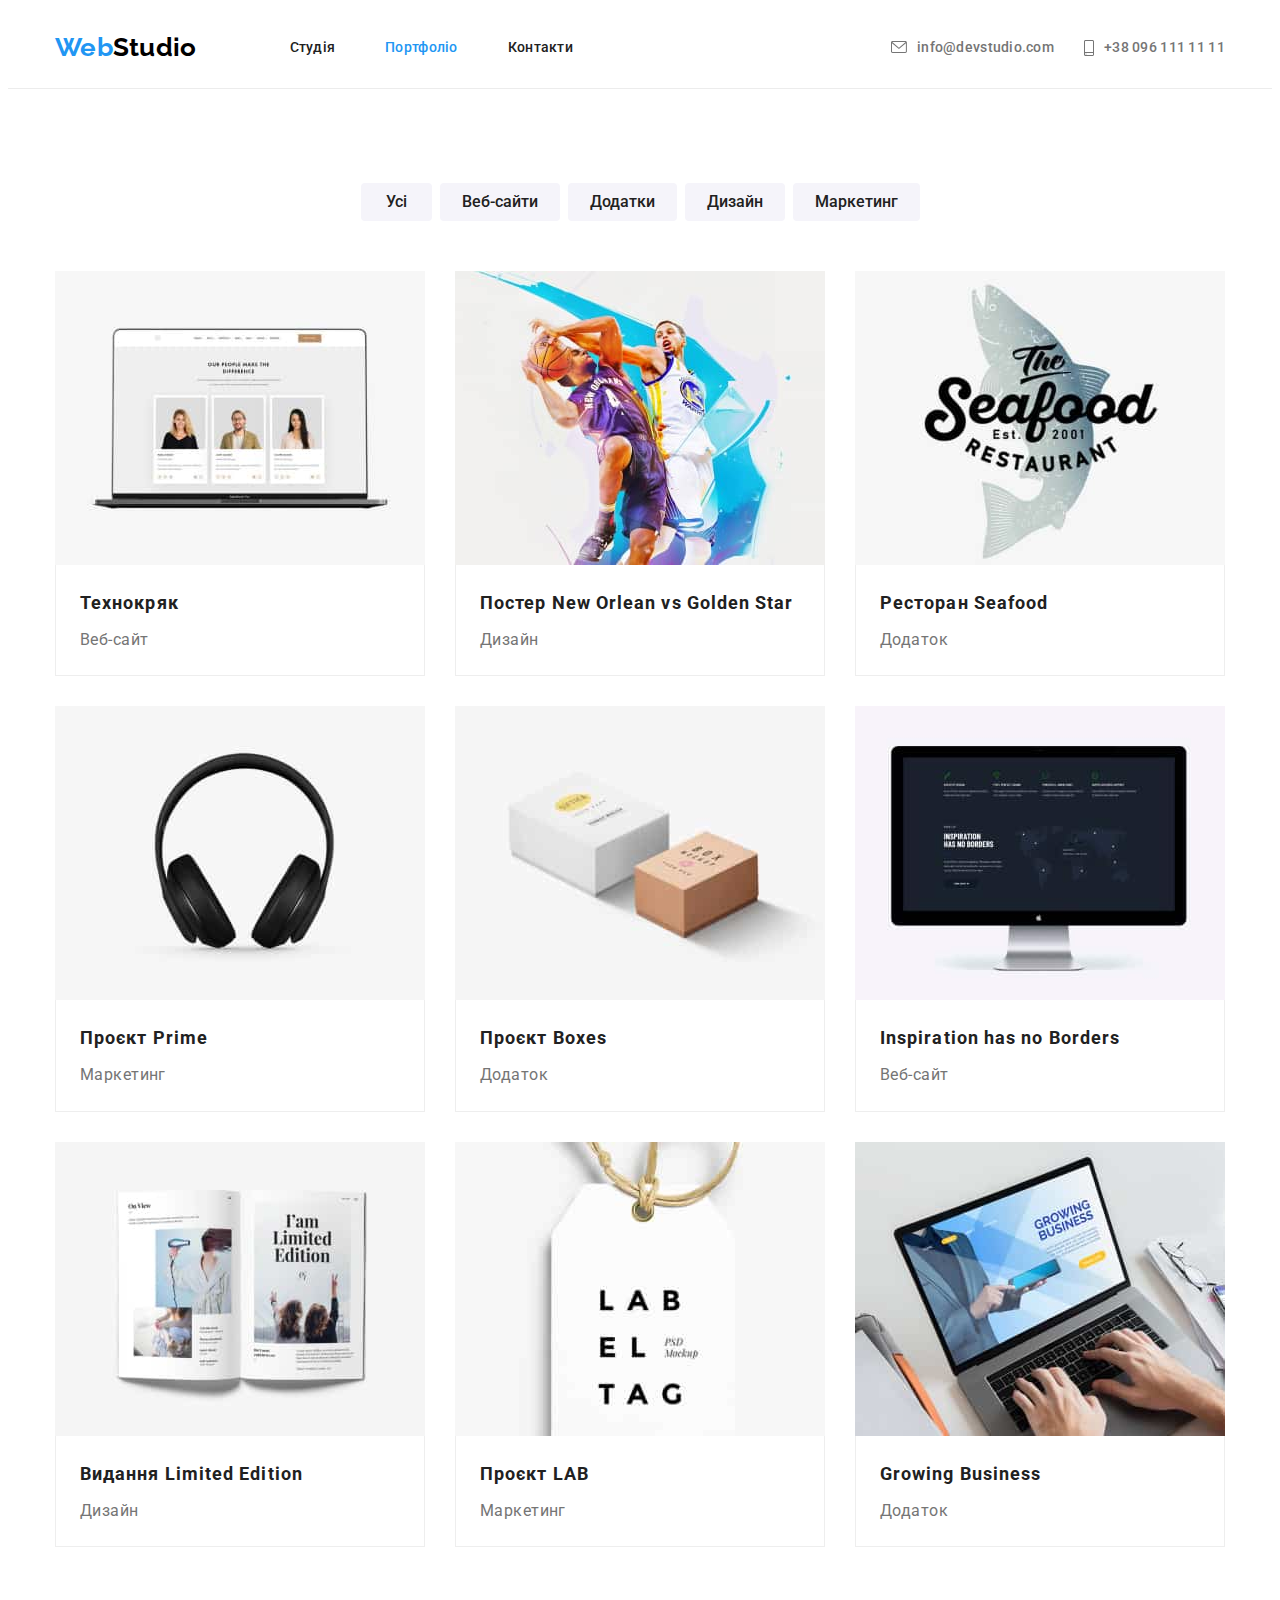
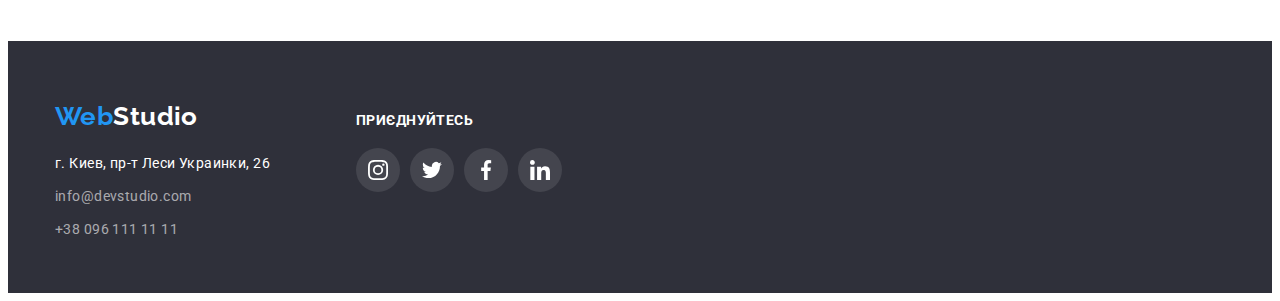
==== portfolio.html @ 735a3ea4 "подготовка к работе" ====
<!DOCTYPE html>
<html lang="uk">

<head>
    <meta charset="UTF-8">
    <meta http-equiv="X-UA-Compatible" content="IE=edge">
    <meta name="viewport" content="width=device-width, initial-scale=1.0">
    <title>WebStudio</title>
    <link
        href="https://fonts.googleapis.com/css2?family=Raleway:wght@700&family=Roboto:wght@400;500;700;900&display=swap"
        rel="stylesheet">
    <link rel="stylesheet" href="https://cdnjs.cloudflare.com/ajax/libs/modern-normalize/1.1.0/modern-normalize.min.css"
        integrity="sha512-wpPYUAdjBVSE4KJnH1VR1HeZfpl1ub8YT/NKx4PuQ5NmX2tKuGu6U/JRp5y+Y8XG2tV+wKQpNHVUX03MfMFn9Q=="
        crossorigin="anonymous" referrerpolicy="no-referrer" />
    <link rel="stylesheet" href="./css/styles.css">
    <link rel="stylesheet" href="./css/portfolio.css">

</head>

<body>
    <header>
        <div class="header container">
            <a href="./index.html" class="logo">Web<span>Studio</span></a>
            <nav>
                <ul class="header-nav">
                    <li class="item"><a href="./index.html" class="header-nav_color link">Студія</a></li>
                    <li class="item"><a href="portfolio.html" class="link current">Портфоліо</a></li>
                    <li class="item"><a href="#" class="link">Контакти</a></li>
                </ul>
            </nav>
            <ul class="header-connect">
                <li class="item">
                    <a href="mailto:info@devstudio.com" class="header-connect_color link">
                        <svg class="icon icon-envelope">
                            <use href="./images/sprite-icon.svg#envelope"></use>
                        </svg>
                        info@devstudio.com
                    </a>
                </li>
                <li class="item">
                    <a href="tel:+380961111111" class="header-connect_color link">
                        <svg class="icon icon-smartphone">
                            <use href="./images/sprite-icon.svg#smartphone"></use>
                        </svg>
                        +38 096 111 11 11
                    </a>
                </li>
            </ul>
        </div>
    </header>

    <main>
        <section class="portfolio  section">
            <div class="container">
                <h1 class="visually-hidden">Портфоліо</h1>
                <ul class="portfolio-filter">
                    <li class="item">
                        <button class="portfolio-filter__btn portfolio-filter_pudding" type="button">Усі</button>
                    </li>
                    <li class="item">
                        <button class="portfolio-filter__btn" type="button">Веб-сайти</button>
                    </li>
                    <li class="item">
                        <button class="portfolio-filter__btn" type="button">Додатки</button>
                    </li>
                    <li class="item">
                        <button class="portfolio-filter__btn" type="button">Дизайн</button>
                    </li>
                    <li class="item">
                        <button class="portfolio-filter__btn" type="button">Маркетинг</button>
                    </li>
                </ul>
                
                <ul class="portfolio-list">
                    <li class="item">
                        <a href="#" class="project">
                            <img src="./images/portfolio/sample1.jpg" alt="технокряк" width="370">
                            <div class="project_border">
                                <h2 class="project__title">Технокряк</h2>
                                <p>Веб-сайт</p>
                            </div>
                        </a>
                    </li>
                    <li class="item">
                        <a href="#" class="project">
                            <img src="./images/portfolio/sample2.jpg" alt="постер" width="370">
                            <div class="project_border">
                                <h2 class="project__title">Постер New Orlean vs Golden Star</h2>
                                <p>Дизайн</p>
                            </div>
                        </a>
                    </li>
                    <li class="item">
                        <a href="#" class="project">
                            <img src="./images/portfolio/sample3.jpg" alt="ресторан" width="370">
                            <div class="project_border">
                                <h2 class="project__title">Ресторан Seafood</h2>
                                <p>Додаток</p>
                            </div>
                        </a>
                    </li>
                    <li class="item">
                        <a href="#" class="project">
                            <img src="./images/portfolio/sample4.jpg" alt="проєкт Prime" width="370">
                            <div class="project_border">
                                <h2 class="project__title">Проєкт Prime</h2>
                                <p>Маркетинг</p>
                            </div>
                        </a>
                    </li>
                    <li class="item">
                        <a href="#" class="project">
                            <img src="./images/portfolio/sample5.jpg" alt="проєкт Boxes" width="370">
                            <div class="project_border">
                                <h2 class="project__title">Проєкт Boxes</h2>
                                <p>Додаток</p>
                            </div>
                        </a>
                    </li>
                    <li class="item">
                        <a href="#" class="project">
                            <img src="./images/portfolio/sample6.jpg" alt="разработка" width="370">
                            <div class="project_border">
                                <h2 class="project__title">Inspiration has no Borders</h2>
                                <p>Веб-сайт</p>
                            </div>
                        </a>
                    </li>
                    <li class="item">
                        <a href="#" class="project">
                            <img src="./images/portfolio/sample7.jpg" alt="видання" width="370">
                            <div class="project_border">
                                <h2 class="project__title">Видання Limited Edition</h2>
                                <p>Дизайн</p>
                            </div>
                        </a>
                    </li>
                    <li class="item">
                        <a href="#" class="project">
                            <img src="./images/portfolio/sample8.jpg" alt="проєкт LAB" width="370">
                            <div class="project_border">
                                <h2 class="project__title">Проєкт LAB</h2>
                                <p>Маркетинг</p>
                            </div>
                        </a>
                    </li>
                    <li class="item">
                        <a href="#" class="project">
                            <img src="./images/portfolio/sample9.jpg" alt="бизнес" width="370">
                            <div class="project_border">
                                <h2 class="project__title">Growing Business</h2>
                                <p>Додаток</p>
                            </div>
                        </a>
                    </li>
                </ul>
            </div>
        </section>
    </main>

    <!-- footer -->
    <footer class="footer">
        <div class="container">
            <h2 class="visually-hidden">Footer</h2>
            <div class="footer-connect">
                <a href="./index.html" class="logo">Web<span>Studio</span></a>
                <address>
                    <ul class="footer-list">
                        <li class="item">
                            <a href="https://goo.gl/maps/CPtrU1FHBa2aNyZL9" class="footer-list_map link" target="_blank"
                                rel="noopener noreferrer nofollow">г. Киев, пр-т Леси Украинки, 26</a>
                        </li>
                        <li class="item"><a href="mailto:info@devstudio.com"
                                class="footer-list_color link">info@devstudio.com</a></li>
                        <li class="item"><a href="tel:+380961111111" class="footer-list_color link">+38 096 111 11 11</a>
                        </li>
                    </ul>
                </address>
            </div>
            <div class="footer-join">
                <p class="footer-join__title">приєднуйтесь</p>
                <ul class="networks">
                    <li class="item">
                        <a href="#" class="link networks__icon footer-join_hover">
                            <svg class="icon">
                                <use href="./images/sprite-icon.svg#instagram"></use>
                            </svg>
                        </a>
                    </li>
                    <li class="item">
                        <a href="#" class="link link networks__icon footer-join_hover">
                            <svg class="icon">
                                <use href="./images/sprite-icon.svg#twitter"></use>
                            </svg>
                        </a>
                    </li>
                    <li class="item">
                        <a href="#" class="link link networks__icon footer-join_hover">
                            <svg class="icon">
                                <use href="./images/sprite-icon.svg#facebook"></use>
                            </svg>
                        </a>
                    </li>
                    <li class="item">
                        <a href="#" class="link link networks__icon footer-join_hover">
                            <svg class="icon">
                                <use href="./images/sprite-icon.svg#linkedin"></use>
                            </svg>
                        </a>
                    </li>
                </ul>
            </div>
        </div>
    </footer>
</body>

</html>
---- css/styles.css ----
/* БАЗОВЫЕ СТИЛИ + HEADER + FOOTER */

            /* ОБЩИЕ НАСТРОЙКИ */
                /* цвет */
        :root {
            --title: #212121;
            --text: #757575;
            --a-hover-focus--btn: #2196F3;
            --btn-hover-focus: #188CE8;
            --text-backgr-white: #FFFFFF;
            --text-gray: rgba(255, 255, 255, 0.6);
            --backgr-black: #2F303A;
            --backgr-prior-service: #F5F5F5;
            --backgr-team: #F5F4FA;
            --icon:#AFB1B8;
            --icon-backgr: rgba(255, 255, 255, 0.1);
            --black: #000000;
            --border: #EEEEEE;
        }
        
                /* глобальный border-box */
        html {
            box-sizing: border-box;
        }
        
        *,
        *::before,
        *::after {
            box-sizing: inherit;
        }
        
                /* сброс дефолтных отступов и padding */
        h1, h2, h3,
        ul,
        p {
            padding-left: 0;
            margin-top: 0;
            margin-bottom: 0;
        }

                /* заголовки */
        h2 {
            color: var(--title);
            font-weight: 700;
            font-size: 36px;
            line-height: 1.2;
            text-align: center;
        }

        h3 {
            color: var(--title);
            font-weight: 700;
            font-size: 14px;
            line-height: 1.1;
        }

                /* класс для сокрытия элемента (блока) */
        .visually-hidden {
            position: absolute;
            white-space: nowrap;
            width: 1px;
            height: 1px;
            overflow: hidden;
            border: 0;
            padding: 0;
            clip: rect(0 0 0 0);
            clip-path: inset(50%);
            margin: -1px;
        }

                /* дефолтные свойства svg-иконок */
        .icon {
            display: inline-block;
            width: 1em;
            height: 1em;
            stroke-width: 0;
            stroke: currentColor;
            fill: currentColor;
        }

                /* текст в body */
        body {
            color: var(--text);
            background-color: var(--text-backgr-white);
            font-family: Roboto, sans-serif;
            font-size: 14px;
            line-height: 1.8;
            letter-spacing: 0.03em;
        }

                /* стилизация: списки<li>(.item), ссылки<a>(.link), img - уберем нижние просветы */
        img {
            display: block;
        }

        .item {
            list-style: none;
        }

        .link {
            color: var(--title);
            text-decoration: none;
        }

        .link:hover,
        .link:focus {
            color: var(--a-hover-focus--btn);
        }

                /* блочная разметка CONTAINER и SECTION */
        .container {
            width: 1200px;
            padding-left: 15px;
            padding-right: 15px;
            margin: 0 auto;
        }

        .section {
            padding-top: 94px;
            padding-bottom: 94px;
        }


/* header */
header {
    padding-top: 24px;
    padding-bottom: 25px;
    border-bottom: 1px solid #ECECEC;
}

.header {
    display: flex;
    align-items: center;
    font-weight: 500;
    font-size: 14px;
    line-height: 1.1;
    letter-spacing: 0.02em;
}

.logo {
    color: var(--a-hover-focus--btn);
    font-family: Raleway;
    font-size: 26px;
    font-weight: 700;
    line-height: 1.2;
    text-decoration: none;
}

.logo span{
    color: var(--black);
}

.header .logo {
    margin-right: 93px;
}

.header-nav {
    display: flex;
    margin-right: 318px;
}

.header-nav .item + .item {
    margin-left: 50px;
}

.header-connect {
    display: flex;
}

.link.current {
    color: var(--a-hover-focus--btn);
}

.header-connect .item+.item {
    margin-left: 30px;
}

.header-connect_color {
    display: flex;
    align-items: center;
    color: var(--text);
}

.header-connect_color .icon {
    margin-right: 10px;
}

.icon-envelope {
    width: 16px;
    height: 12px;
}

.icon-smartphone {
    width: 10px;
    height: 16px;
}

/* footer */
.footer {
    height: 252px;
    background-color: var(--backgr-black);
    padding-top: 60px;
    padding-bottom: 60px;
}

.footer .container {
    display: flex;
    align-items: baseline;
}

.footer .logo {
    display: inline-block;
    margin-bottom: 20px;
}

.footer span,
.footer-list_map {
    color: var(--text-backgr-white);
}

.footer-list {
    line-height: 1.7;
}

.footer-list_color {
    color: var(--text-gray);
}

.footer-list .item + .item {
    margin-top: 9px;
}

.footer-list {
    font-style: normal;
}

.footer-connect {
    width: 231px;
    margin-right: 70px;
    
}

/* .footer-join {
    padding-top: 15px;
} */



.footer-join__title {
    color: var(--text-backgr-white);
    font-weight: 700;
    font-size: 14px;
    line-height: 1.1;
    text-transform: uppercase;
    margin-bottom: 20px;
}

.networks {
    display: flex;
    align-items: center;
    gap: 10px;
}

.networks__icon {
    display: flex;
    width: 44px;
    height: 44px;
    align-items: center;
    justify-content: center;
    line-height: 0;
    border-radius: 50% 50%;
    border: 0 solid transparent;
}

.networks__icon .icon {
    width: 20px;
    height: 20px;
}

.footer-join_hover {
    color: var(--text-backgr-white);
    background-color: var(--icon-backgr);
}

.footer-join_hover:hover,
.footer-join_hover:focus {
    color: var(--text-backgr-white);
    background-color: var(--a-hover-focus--btn);
}
---- css/portfolio.css ----
/* Стили для <main> PORTFOLIO */

.portfolio-filter {
    display: flex;
    justify-content: center;
    margin-bottom: 50px;
}

.portfolio-filter .item + .item {
    margin-left: 8px;
}

.portfolio-filter__btn {
    background-color: var(--backgr-team);
    color: var(--title);
    font-family: inherit;
    font-weight: 500;
    font-size: 16px;
    line-height: 1.6;
    text-align: center;
    border-radius: 4px;
    border: 0 solid transparent;
    padding: 6px 22px;
    cursor: pointer;
}

.portfolio-filter_pudding {
    padding: 6px 25px;
}

.portfolio-filter__btn:hover,
.portfolio-filter__btn:focus {
    background-color: var(--a-hover-focus--btn);
    color: var(--text-backgr-white);
    box-shadow: 0px 3px 1px rgba(0, 0, 0, 0.1), 0px 1px 2px rgba(0, 0, 0, 0.08), 0px 2px 2px rgba(0, 0, 0, 0.12);
}

/* сетка */
                /* вариант 1 - gap*/
.portfolio-list {
    display: flex;
    flex-wrap: wrap;
    gap: 30px;                              
}
                /* вариант 2 - отрицат маржин*/
                        /* .portfolio-list {
                            margin: -15px;
                        }
                        .portfolio-list .item {             
                            margin: 15px;
                        } */
                /* вариант 3 - :nth-child*/
                        /* .portfolio-list .item:nth-child(3n+2) {
                            margin-left: 30px;
                            margin-right: 30px;
                        }
                        .portfolio-list .item:nth-child(-n+6) {
                           margin-bottom : 30px;
                        } */

.project {
    display: block;
    color: var(--text);
    font-size: 16px;
    line-height: 1.9;
    text-decoration: none;
}

.project_border {
    padding: 20px 24px;
    padding-bottom: 20px;
    border: 1px solid var(--border);
    border-top: 0;
}

.project__title {
    color: var(--title);
    font-weight: 700;
    font-size: 18px;
    line-height: 2;
    letter-spacing: 0.06em;
    text-align: left;
    margin-bottom: 4px;
}

.project:hover,
.project:focus {
    box-shadow: 0px 1px 1px rgba(0, 0, 0, 0.12), 0px 4px 4px rgba(0, 0, 0, 0.06), 1px 4px 6px rgba(0, 0, 0, 0.16);
}
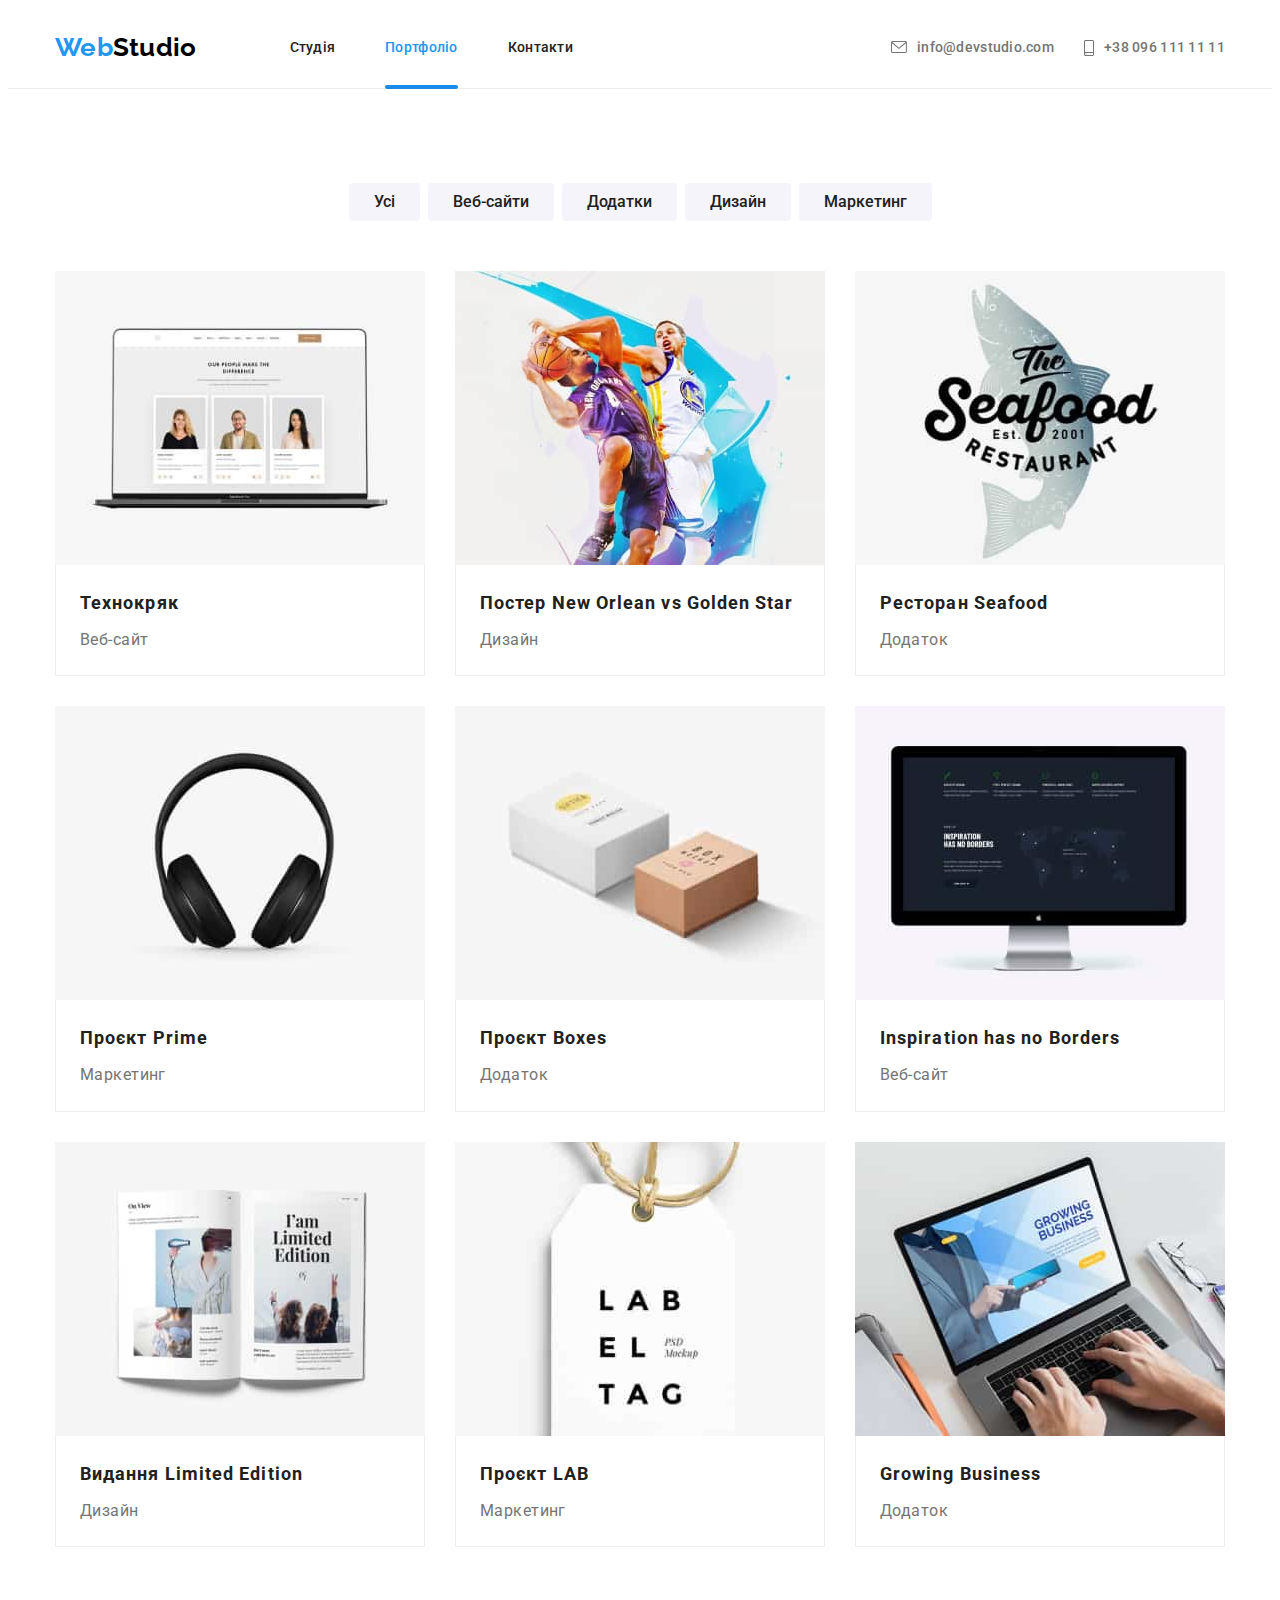
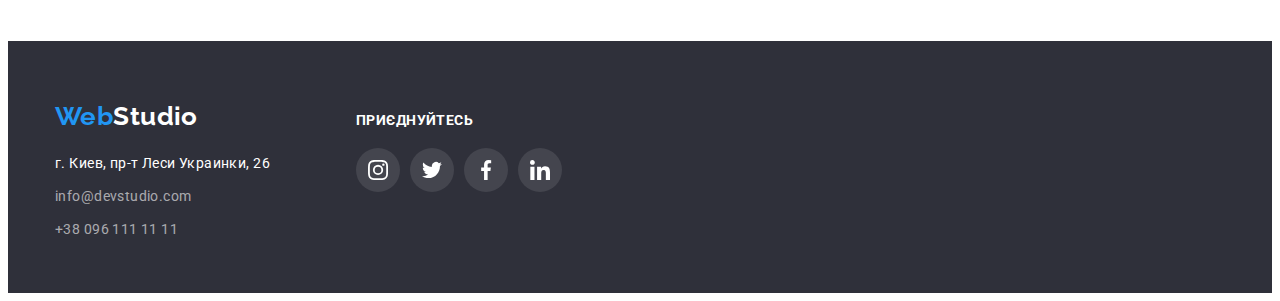
==== commit b8bad033: "модальное окно и анимация" ====
--- a/portfolio.html
+++ b/portfolio.html
@@ -24,8 +24,8 @@
             <nav>
                 <ul class="header-nav">
                     <li class="item"><a href="./index.html" class="header-nav_color link">Студія</a></li>
-                    <li class="item"><a href="portfolio.html" class="link current">Портфоліо</a></li>
-                    <li class="item"><a href="#" class="link">Контакти</a></li>
+                    <li class="item"><a href="portfolio.html" class="header-nav_color link current">Портфоліо</a></li>
+                    <li class="item"><a href="#" class="header-nav_color link">Контакти</a></li>
                 </ul>
             </nav>
             <ul class="header-connect">
@@ -55,26 +55,32 @@
                 <h1 class="visually-hidden">Портфоліо</h1>
                 <ul class="portfolio-filter">
                     <li class="item">
-                        <button class="portfolio-filter__btn portfolio-filter_pudding" type="button">Усі</button>
-                    </li>
-                    <li class="item">
-                        <button class="portfolio-filter__btn" type="button">Веб-сайти</button>
-                    </li>
-                    <li class="item">
-                        <button class="portfolio-filter__btn" type="button">Додатки</button>
-                    </li>
-                    <li class="item">
-                        <button class="portfolio-filter__btn" type="button">Дизайн</button>
-                    </li>
-                    <li class="item">
-                        <button class="portfolio-filter__btn" type="button">Маркетинг</button>
+                        <button class="portfolio-filter__btn link" type="button">Усі</button>
+                    </li>
+                    <li class="item">
+                        <button class="portfolio-filter__btn link" type="button">Веб-сайти</button>
+                    </li>
+                    <li class="item">
+                        <button class="portfolio-filter__btn link" type="button">Додатки</button>
+                    </li>
+                    <li class="item">
+                        <button class="portfolio-filter__btn link" type="button">Дизайн</button>
+                    </li>
+                    <li class="item">
+                        <button class="portfolio-filter__btn link" type="button">Маркетинг</button>
                     </li>
                 </ul>
                 
                 <ul class="portfolio-list">
                     <li class="item">
-                        <a href="#" class="project">
-                            <img src="./images/portfolio/sample1.jpg" alt="технокряк" width="370">
+                        <a href="#" class="project link">
+                            <div class="project__img">
+                                <img src="./images/portfolio/sample1.jpg" alt="технокряк">
+                                <p class="project__img__overlay link">
+                                    Ресурс пропонує комплексні пропозиції з різним рівнем функціоналу та сервісів. Все це дозволить відвідувачу отримати
+                                    вичерпні відомості про компанію чи приватну особу.
+                                </p>
+                            </div>
                             <div class="project_border">
                                 <h2 class="project__title">Технокряк</h2>
                                 <p>Веб-сайт</p>
@@ -82,8 +88,14 @@
                         </a>
                     </li>
                     <li class="item">
-                        <a href="#" class="project">
-                            <img src="./images/portfolio/sample2.jpg" alt="постер" width="370">
+                        <a href="#" class="project link">
+                            <div class="project__img">
+                                <img src="./images/portfolio/sample2.jpg" alt="технокряк">
+                                <p class="project__img__overlay link">
+                                    Ресурс пропонує комплексні пропозиції з різним рівнем функціоналу та сервісів. Все це дозволить відвідувачу
+                                    отримати вичерпні відомості про компанію чи приватну особу.
+                                </p>
+                            </div>
                             <div class="project_border">
                                 <h2 class="project__title">Постер New Orlean vs Golden Star</h2>
                                 <p>Дизайн</p>
@@ -91,8 +103,14 @@
                         </a>
                     </li>
                     <li class="item">
-                        <a href="#" class="project">
-                            <img src="./images/portfolio/sample3.jpg" alt="ресторан" width="370">
+                        <a href="#" class="project link">
+                            <div class="project__img">
+                                <img src="./images/portfolio/sample3.jpg" alt="технокряк">
+                                <p class="project__img__overlay link">
+                                    Ресурс пропонує комплексні пропозиції з різним рівнем функціоналу та сервісів. Все це дозволить відвідувачу
+                                    отримати вичерпні відомості про компанію чи приватну особу.
+                                </p>
+                            </div>
                             <div class="project_border">
                                 <h2 class="project__title">Ресторан Seafood</h2>
                                 <p>Додаток</p>
@@ -100,8 +118,14 @@
                         </a>
                     </li>
                     <li class="item">
-                        <a href="#" class="project">
-                            <img src="./images/portfolio/sample4.jpg" alt="проєкт Prime" width="370">
+                        <a href="#" class="project link">
+                            <div class="project__img">
+                                <img src="./images/portfolio/sample4.jpg" alt="технокряк">
+                                <p class="project__img__overlay link">
+                                    Ресурс пропонує комплексні пропозиції з різним рівнем функціоналу та сервісів. Все це дозволить відвідувачу
+                                    отримати вичерпні відомості про компанію чи приватну особу.
+                                </p>
+                            </div>
                             <div class="project_border">
                                 <h2 class="project__title">Проєкт Prime</h2>
                                 <p>Маркетинг</p>
@@ -109,8 +133,14 @@
                         </a>
                     </li>
                     <li class="item">
-                        <a href="#" class="project">
-                            <img src="./images/portfolio/sample5.jpg" alt="проєкт Boxes" width="370">
+                        <a href="#" class="project link">
+                            <div class="project__img">
+                                <img src="./images/portfolio/sample5.jpg" alt="технокряк">
+                                <p class="project__img__overlay link">
+                                    Ресурс пропонує комплексні пропозиції з різним рівнем функціоналу та сервісів. Все це дозволить відвідувачу
+                                    отримати вичерпні відомості про компанію чи приватну особу.
+                                </p>
+                            </div>
                             <div class="project_border">
                                 <h2 class="project__title">Проєкт Boxes</h2>
                                 <p>Додаток</p>
@@ -118,8 +148,14 @@
                         </a>
                     </li>
                     <li class="item">
-                        <a href="#" class="project">
-                            <img src="./images/portfolio/sample6.jpg" alt="разработка" width="370">
+                        <a href="#" class="project link">
+                            <div class="project__img">
+                                <img src="./images/portfolio/sample6.jpg" alt="технокряк">
+                                <p class="project__img__overlay link">
+                                    Ресурс пропонує комплексні пропозиції з різним рівнем функціоналу та сервісів. Все це дозволить відвідувачу
+                                    отримати вичерпні відомості про компанію чи приватну особу.
+                                </p>
+                            </div>
                             <div class="project_border">
                                 <h2 class="project__title">Inspiration has no Borders</h2>
                                 <p>Веб-сайт</p>
@@ -127,8 +163,14 @@
                         </a>
                     </li>
                     <li class="item">
-                        <a href="#" class="project">
-                            <img src="./images/portfolio/sample7.jpg" alt="видання" width="370">
+                        <a href="#" class="project link">
+                            <div class="project__img">
+                                <img src="./images/portfolio/sample7.jpg" alt="технокряк">
+                                <p class="project__img__overlay link">
+                                    Ресурс пропонує комплексні пропозиції з різним рівнем функціоналу та сервісів. Все це дозволить відвідувачу
+                                    отримати вичерпні відомості про компанію чи приватну особу.
+                                </p>
+                            </div>
                             <div class="project_border">
                                 <h2 class="project__title">Видання Limited Edition</h2>
                                 <p>Дизайн</p>
@@ -136,8 +178,14 @@
                         </a>
                     </li>
                     <li class="item">
-                        <a href="#" class="project">
-                            <img src="./images/portfolio/sample8.jpg" alt="проєкт LAB" width="370">
+                        <a href="#" class="project link">
+                            <div class="project__img">
+                                <img src="./images/portfolio/sample8.jpg" alt="технокряк">
+                                <p class="project__img__overlay link">
+                                    Ресурс пропонує комплексні пропозиції з різним рівнем функціоналу та сервісів. Все це дозволить відвідувачу
+                                    отримати вичерпні відомості про компанію чи приватну особу.
+                                </p>
+                            </div>
                             <div class="project_border">
                                 <h2 class="project__title">Проєкт LAB</h2>
                                 <p>Маркетинг</p>
@@ -145,8 +193,14 @@
                         </a>
                     </li>
                     <li class="item">
-                        <a href="#" class="project">
-                            <img src="./images/portfolio/sample9.jpg" alt="бизнес" width="370">
+                        <a href="#" class="project link">
+                            <div class="project__img">
+                                <img src="./images/portfolio/sample9.jpg" alt="технокряк">
+                                <p class="project__img__overlay link">
+                                    Ресурс пропонує комплексні пропозиції з різним рівнем функціоналу та сервісів. Все це дозволить відвідувачу
+                                    отримати вичерпні відомості про компанію чи приватну особу.
+                                </p>
+                            </div>
                             <div class="project_border">
                                 <h2 class="project__title">Growing Business</h2>
                                 <p>Додаток</p>
--- a/css/styles.css
+++ b/css/styles.css
@@ -1,7 +1,7 @@
 /* БАЗОВЫЕ СТИЛИ + HEADER + FOOTER */
 
             /* ОБЩИЕ НАСТРОЙКИ */
-                /* цвет */
+                /* переменные */
         :root {
             --title: #212121;
             --text: #757575;
@@ -88,23 +88,22 @@
             letter-spacing: 0.03em;
         }
 
-                /* стилизация: списки<li>(.item), ссылки<a>(.link), img - уберем нижние просветы */
+                /* img - уберем нижний просвет */
         img {
             display: block;
         }
 
+                /* стилизация списков<li> */
         .item {
             list-style: none;
         }
 
+                /* стилизация ссылок<a> и анимация (переходы) */
         .link {
-            color: var(--title);
             text-decoration: none;
-        }
-
-        .link:hover,
-        .link:focus {
-            color: var(--a-hover-focus--btn);
+            transition-property: background-color, color, border-color, box-shadow, transform, opacity;
+            transition-duration: 250ms;
+            transition-timing-function: cubic-bezier(0.4, 0, 0.2, 1);
         }
 
                 /* блочная разметка CONTAINER и SECTION */
@@ -159,16 +158,37 @@
     margin-right: 318px;
 }
 
+.header-nav_color {
+    color: var(--title);
+}
+
+.header-nav_color:hover,
+.header-nav_color:focus {
+    color: var(--a-hover-focus--btn);
+}
+
 .header-nav .item + .item {
     margin-left: 50px;
 }
 
+.current {
+    color: var(--a-hover-focus--btn);
+    position: relative;
+}
+
+.current::after {
+    content: '';
+    display: block;
+    position: absolute;
+    width: 100%;
+    height: 4px;
+    background-color: #188CE8;
+    border-radius: 2px;
+    bottom: -34px;
+}
+
 .header-connect {
     display: flex;
-}
-
-.link.current {
-    color: var(--a-hover-focus--btn);
 }
 
 .header-connect .item+.item {
@@ -179,6 +199,11 @@
     display: flex;
     align-items: center;
     color: var(--text);
+}
+
+.header-connect_color:hover,
+.header-connect_color:focus {
+    color: var(--a-hover-focus--btn);
 }
 
 .header-connect_color .icon {
@@ -208,6 +233,11 @@
     align-items: baseline;
 }
 
+.footer-connect {
+    width: 231px;
+    margin-right: 70px;
+}
+
 .footer .logo {
     display: inline-block;
     margin-bottom: 20px;
@@ -219,6 +249,7 @@
 }
 
 .footer-list {
+    font-style: normal;
     line-height: 1.7;
 }
 
@@ -226,25 +257,16 @@
     color: var(--text-gray);
 }
 
+.footer-list_map:hover,
+.footer-list_map:focus,
+.footer-list_color:hover,
+.footer-list_color:focus {
+    color: var(--a-hover-focus--btn)
+}
+
 .footer-list .item + .item {
     margin-top: 9px;
 }
-
-.footer-list {
-    font-style: normal;
-}
-
-.footer-connect {
-    width: 231px;
-    margin-right: 70px;
-    
-}
-
-/* .footer-join {
-    padding-top: 15px;
-} */
-
-
 
 .footer-join__title {
     color: var(--text-backgr-white);
--- a/css/portfolio.css
+++ b/css/portfolio.css
@@ -20,13 +20,13 @@
     text-align: center;
     border-radius: 4px;
     border: 0 solid transparent;
-    padding: 6px 22px;
+    padding: 6px 25px;
     cursor: pointer;
 }
 
-.portfolio-filter_pudding {
-    padding: 6px 25px;
-}
+/* .portfolio-filter_pudding {
+    
+} */
 
 .portfolio-filter__btn:hover,
 .portfolio-filter__btn:focus {
@@ -73,6 +73,37 @@
     border-top: 0;
 }
 
+.project__img {
+    position: relative;
+    overflow: hidden;
+}
+
+.project__img img {
+    width: 370px;
+    height: 294px;
+}
+
+
+.project__img__overlay {
+    display: block;
+    position: absolute;
+    width: 100%;
+    height: 100%;
+    padding: 63px 24px;
+    font-size: 18px;
+    line-height: 1.6;
+    color: var(--text-backgr-white);
+    top: 0;
+    left: 0;
+    background-color: rgba(33, 150, 243, 0.9);
+    transform: translateY(100%);
+}
+
+.project:hover .project__img__overlay,
+.project:focus .project__img__overlay {
+    transform: translateY(0);
+}
+
 .project__title {
     color: var(--title);
     font-weight: 700;
